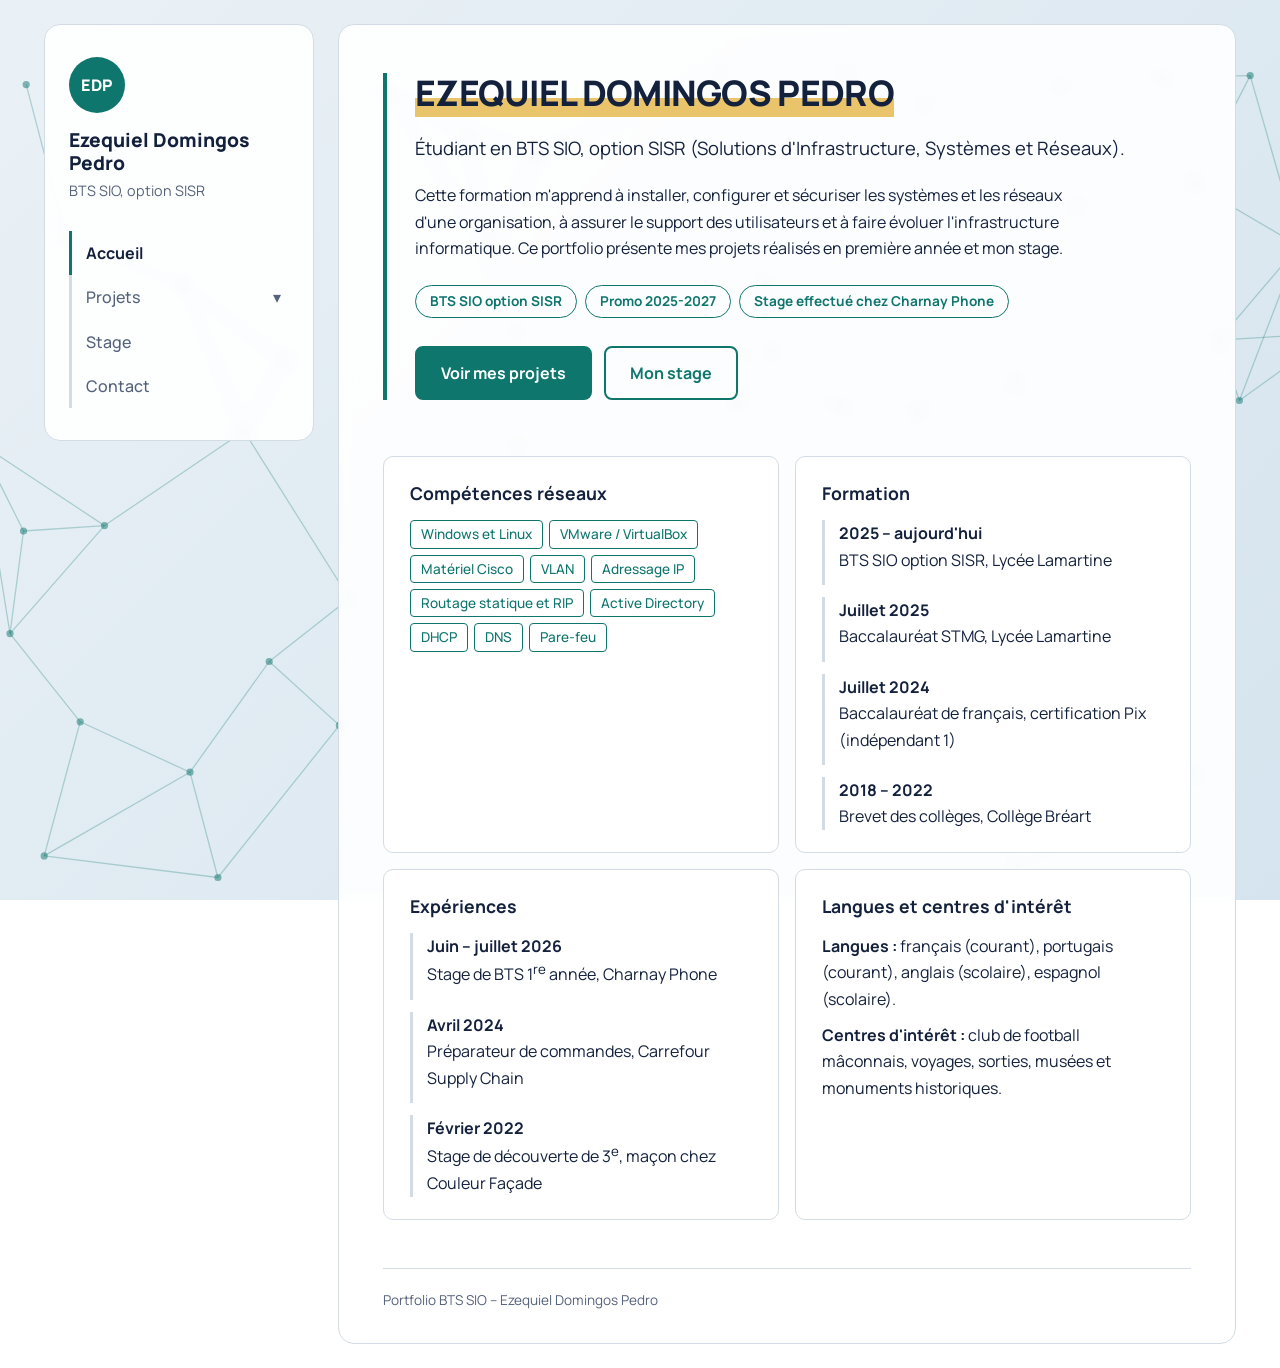
==== index.html @ de4d05e4 "Add files via upload" ====
<!DOCTYPE html>
<html lang="fr">
<head>
<meta charset="utf-8">
<meta name="viewport" content="width=device-width, initial-scale=1">
<meta name="description" content="Portfolio de Ezequiel Domingos Pedro, étudiant en BTS SIO option SISR : projets et stage.">
<title>Accueil – Portfolio BTS SIO – Ezequiel Domingos Pedro</title>
<link rel="preconnect" href="https://fonts.googleapis.com">
<link href="https://fonts.googleapis.com/css2?family=Manrope:wght@400;500;700;800&display=swap" rel="stylesheet">
<link rel="icon" href="data:image/svg+xml,%3Csvg xmlns=%27http://www.w3.org/2000/svg%27 viewBox=%270 0 100 100%27%3E%3Ctext y=%27.9em%27 font-size=%2790%27%3E💻%3C/text%3E%3C/svg%3E">
<link rel="stylesheet" href="style.css">
</head>
<body>
<a class="skip" href="#contenu">Aller au contenu</a>
<div class="wrap">
<aside>
  <div class="mono" aria-hidden="true">EDP</div>
  <h1>Ezequiel Domingos Pedro</h1>
  <p>BTS SIO, option SISR</p>
  <nav>
    <a href="index.html" class="current" aria-current="page">Accueil</a>
    <button type="button" id="projets-btn" aria-expanded="false" aria-controls="sub">Projets <span class="chev">▾</span></button>
    <div id="sub" hidden>
      <a href="projets.html">Tous les projets</a>
      <a href="activite1.html">Activité 1</a>
      <a href="activite2.html">Activité 2</a>
    </div>
    <a href="stage.html">Stage</a>
    <a href="contact.html">Contact</a>
  </nav>
</aside>
<main id="contenu">
<section class="hero">
<h2>EZEQUIEL DOMINGOS PEDRO</h2>
  <p class="lead">Étudiant en BTS SIO, option SISR (Solutions d'Infrastructure, Systèmes et Réseaux).</p>
  <p>Cette formation m'apprend à installer, configurer et sécuriser les systèmes et les réseaux d'une organisation, à assurer le support des utilisateurs et à faire évoluer l'infrastructure informatique. Ce portfolio présente mes projets réalisés en première année et mon stage.</p>
    <ul class="badges">
    <li>BTS SIO option SISR</li>
    <li>Promo 2025-2027</li>
    <li>Stage effectué chez Charnay Phone</li>
  </ul>
  <div class="actions">
    <a class="btn" href="projets.html">Voir mes projets</a>
    <a class="btn alt" href="stage.html">Mon stage</a>
  </div>
</section>
<section class="infos">
  <div class="cols">
    <div class="card">
      <h3>Compétences réseaux</h3>
      <div class="tags">
        <span>Windows et Linux</span><span>VMware / VirtualBox</span><span>Matériel Cisco</span><span>VLAN</span><span>Adressage IP</span><span>Routage statique et RIP</span><span>Active Directory</span><span>DHCP</span><span>DNS</span><span>Pare-feu</span>
      </div>
    </div>
    <div class="card">
      <h3>Formation</h3>
      <ul class="plain">
        <li><b>2025 – aujourd'hui</b><br>BTS SIO option SISR, Lycée Lamartine</li>
        <li><b>Juillet 2025</b><br>Baccalauréat STMG, Lycée Lamartine</li>
        <li><b>Juillet 2024</b><br>Baccalauréat de français, certification Pix (indépendant 1)</li>
        <li><b>2018 – 2022</b><br>Brevet des collèges, Collège Bréart</li>
      </ul>
    </div>
    <div class="card">
      <h3>Expériences</h3>
      <ul class="plain">
        <li><b>Juin – juillet 2026</b><br>Stage de BTS 1<sup>re</sup> année, Charnay Phone</li>
        <li><b>Avril 2024</b><br>Préparateur de commandes, Carrefour Supply Chain</li>
        <li><b>Février 2022</b><br>Stage de découverte de 3<sup>e</sup>, maçon chez Couleur Façade</li>
      </ul>
    </div>
    <div class="card">
      <h3>Langues et centres d'intérêt</h3>
      <p><b>Langues :</b> français (courant), portugais (courant), anglais (scolaire), espagnol (scolaire).</p>
      <p><b>Centres d'intérêt :</b> club de football mâconnais, voyages, sorties, musées et monuments historiques.</p>
    </div>
  </div>
</section>
<footer>Portfolio BTS SIO – Ezequiel Domingos Pedro</footer>
</main>
</div>
<script>
const b=document.getElementById('projets-btn'),u=document.getElementById('sub');
b.addEventListener('click',()=>{u.hidden=!u.hidden;b.setAttribute('aria-expanded',!u.hidden)});
</script>
</body>
</html>
---- style.css ----
/* ==========================================================
   Portfolio BTS SIO – Ezequiel Domingos Pedro
   1. Variables  2. Base  3. Mise en page  4. Menu
   5. Composants  6. Pages  7. Mobile
   ========================================================== */

/* 1. Variables ---------------------------------------------- */
:root{
  --bg1:#eaf1f6;--bg2:#d5e4ee;
  --net:url("data:image/svg+xml,%3Csvg xmlns=%22http://www.w3.org/2000/svg%22 viewBox=%220 0 1600 1000%22 preserveAspectRatio=%22xMidYMid slice%22%3E%3Cg stroke=%22%230f766e%22 stroke-opacity=%220.28%22 stroke-width=%221.4%22 fill=%22none%22%3E%3Cline x1=%22292%22 y1=%22316%22 x2=%22404%22 y2=%22401%22/%3E%3Cline x1=%221108%22 y1=%22457%22 x2=%221095%22 y2=%22526%22/%3E%3Cline x1=%221059%22 y1=%22239%22 x2=%221031%22 y2=%2280%22/%3E%3Cline x1=%22633%22 y1=%22274%22 x2=%22608%22 y2=%22152%22/%3E%3Cline x1=%22138%22 y1=%22951%22 x2=%22331%22 y2=%22975%22/%3E%3Cline x1=%221219%22 y1=%22426%22 x2=%221189%22 y2=%22335%22/%3E%3Cline x1=%22828%22 y1=%22686%22 x2=%22723%22 y2=%22766%22/%3E%3Cline x1=%22908%22 y1=%22448%22 x2=%22948%22 y2=%22390%22/%3E%3Cline x1=%221219%22 y1=%22426%22 x2=%221237%22 y2=%22528%22/%3E%3Cline x1=%221117%22 y1=%22116%22 x2=%221059%22 y2=%22239%22/%3E%3Cline x1=%22477%22 y1=%22665%22 x2=%22360%22 y2=%22479%22/%3E%3Cline x1=%221189%22 y1=%22335%22 x2=%221287%22 y2=%22230%22/%3E%3Cline x1=%22477%22 y1=%22665%22 x2=%22388%22 y2=%22735%22/%3E%3Cline x1=%22292%22 y1=%22316%22 x2=%22360%22 y2=%22479%22/%3E%3Cline x1=%22466%22 y1=%22806%22 x2=%22589%22 y2=%22924%22/%3E%3Cline x1=%221162%22 y1=%22606%22 x2=%221237%22 y2=%22528%22/%3E%3Cline x1=%22662%22 y1=%22368%22 x2=%22834%22 y2=%22420%22/%3E%3Cline x1=%221189%22 y1=%22674%22 x2=%221036%22 y2=%22716%22/%3E%3Cline x1=%221304%22 y1=%22616%22 x2=%221189%22 y2=%22674%22/%3E%3Cline x1=%221059%22 y1=%22239%22 x2=%22939%22 y2=%22314%22/%3E%3Cline x1=%221117%22 y1=%22116%22 x2=%221267%22 y2=%2294%22/%3E%3Cline x1=%221108%22 y1=%22457%22 x2=%221021%22 y2=%22451%22/%3E%3Cline x1=%22205%22 y1=%22584%22 x2=%22115%22 y2=%22590%22/%3E%3Cline x1=%221189%22 y1=%22674%22 x2=%221237%22 y2=%22528%22/%3E%3Cline x1=%22178%22 y1=%22802%22 x2=%22300%22 y2=%22858%22/%3E%3Cline x1=%221570%22 y1=%22370%22 x2=%221443%22 y2=%22378%22/%3E%3Cline x1=%22768%22 y1=%22616%22 x2=%22842%22 y2=%22582%22/%3E%3Cline x1=%221416%22 y1=%22205%22 x2=%221380%22 y2=%2286%22/%3E%3Cline x1=%22205%22 y1=%22584%22 x2=%22360%22 y2=%22479%22/%3E%3Cline x1=%22683%22 y1=%22174%22 x2=%22608%22 y2=%22152%22/%3E%3Cline x1=%22633%22 y1=%22274%22 x2=%22519%22 y2=%22103%22/%3E%3Cline x1=%22388%22 y1=%22735%22 x2=%22300%22 y2=%22858%22/%3E%3Cline x1=%221095%22 y1=%22526%22 x2=%221162%22 y2=%22606%22/%3E%3Cline x1=%22633%22 y1=%22274%22 x2=%22662%22 y2=%22368%22/%3E%3Cline x1=%221287%22 y1=%22230%22 x2=%221267%22 y2=%2294%22/%3E%3Cline x1=%22663%22 y1=%22496%22 x2=%22834%22 y2=%22420%22/%3E%3Cline x1=%221189%22 y1=%22335%22 x2=%221108%22 y2=%22457%22/%3E%3Cline x1=%221416%22 y1=%22205%22 x2=%221478%22 y2=%2284%22/%3E%3Cline x1=%22948%22 y1=%22390%22 x2=%22939%22 y2=%22314%22/%3E%3Cline x1=%22205%22 y1=%22584%22 x2=%22100%22 y2=%22704%22/%3E%3Cline x1=%22948%22 y1=%22390%22 x2=%22834%22 y2=%22420%22/%3E%3Cline x1=%22388%22 y1=%22735%22 x2=%22466%22 y2=%22806%22/%3E%3Cline x1=%22768%22 y1=%22616%22 x2=%22723%22 y2=%22766%22/%3E%3Cline x1=%22163%22 y1=%22266%22 x2=%22292%22 y2=%22316%22/%3E%3Cline x1=%22118%22 y1=%2294%22 x2=%22163%22 y2=%22266%22/%3E%3Cline x1=%22939%22 y1=%22314%22 x2=%22834%22 y2=%22420%22/%3E%3Cline x1=%221219%22 y1=%22965%22 x2=%221415%22 y2=%22861%22/%3E%3Cline x1=%22683%22 y1=%22174%22 x2=%22633%22 y2=%22274%22/%3E%3Cline x1=%221570%22 y1=%22370%22 x2=%221466%22 y2=%22445%22/%3E%3Cline x1=%221416%22 y1=%22205%22 x2=%221532%22 y2=%22273%22/%3E%3Cline x1=%221532%22 y1=%22273%22 x2=%221466%22 y2=%22445%22/%3E%3Cline x1=%221036%22 y1=%22716%22 x2=%221162%22 y2=%22606%22/%3E%3Cline x1=%22908%22 y1=%22448%22 x2=%22939%22 y2=%22314%22/%3E%3Cline x1=%22768%22 y1=%22616%22 x2=%22663%22 y2=%22496%22/%3E%3Cline x1=%22828%22 y1=%22686%22 x2=%22901%22 y2=%22904%22/%3E%3Cline x1=%22908%22 y1=%22448%22 x2=%22834%22 y2=%22420%22/%3E%3Cline x1=%22115%22 y1=%22590%22 x2=%22100%22 y2=%22704%22/%3E%3Cline x1=%22948%22 y1=%22390%22 x2=%221021%22 y2=%22451%22/%3E%3Cline x1=%221570%22 y1=%22370%22 x2=%221532%22 y2=%22273%22/%3E%3Cline x1=%22683%22 y1=%22174%22 x2=%22519%22 y2=%22103%22/%3E%3Cline x1=%221117%22 y1=%22116%22 x2=%221031%22 y2=%2280%22/%3E%3Cline x1=%221219%22 y1=%22426%22 x2=%221108%22 y2=%22457%22/%3E%3Cline x1=%221095%22 y1=%22526%22 x2=%221021%22 y2=%22451%22/%3E%3Cline x1=%22477%22 y1=%22665%22 x2=%22466%22 y2=%22806%22/%3E%3Cline x1=%221167%22 y1=%22855%22 x2=%221219%22 y2=%22965%22/%3E%3Cline x1=%22331%22 y1=%22975%22 x2=%22466%22 y2=%22806%22/%3E%3Cline x1=%22723%22 y1=%22766%22 x2=%22589%22 y2=%22924%22/%3E%3Cline x1=%22878%22 y1=%22167%22 x2=%221031%22 y2=%2280%22/%3E%3Cline x1=%22828%22 y1=%22686%22 x2=%22768%22 y2=%22616%22/%3E%3Cline x1=%22908%22 y1=%22448%22 x2=%22842%22 y2=%22582%22/%3E%3Cline x1=%22889%22 y1=%2280%22 x2=%22878%22 y2=%22167%22/%3E%3Cline x1=%221478%22 y1=%2284%22 x2=%221380%22 y2=%2286%22/%3E%3Cline x1=%221304%22 y1=%22616%22 x2=%221237%22 y2=%22528%22/%3E%3Cline x1=%22138%22 y1=%22951%22 x2=%22300%22 y2=%22858%22/%3E%3Cline x1=%221167%22 y1=%22855%22 x2=%221189%22 y2=%22674%22/%3E%3Cline x1=%221267%22 y1=%2294%22 x2=%221380%22 y2=%2286%22/%3E%3Cline x1=%22663%22 y1=%22496%22 x2=%22662%22 y2=%22368%22/%3E%3Cline x1=%221443%22 y1=%22378%22 x2=%221466%22 y2=%22445%22/%3E%3Cline x1=%22908%22 y1=%22448%22 x2=%221021%22 y2=%22451%22/%3E%3Cline x1=%22723%22 y1=%22766%22 x2=%22901%22 y2=%22904%22/%3E%3Cline x1=%221189%22 y1=%22674%22 x2=%221162%22 y2=%22606%22/%3E%3Cline x1=%22519%22 y1=%22103%22 x2=%22608%22 y2=%22152%22/%3E%3Cline x1=%22138%22 y1=%22951%22 x2=%22178%22 y2=%22802%22/%3E%3Cline x1=%22205%22 y1=%22584%22 x2=%2266%22 y2=%22492%22/%3E%3Cline x1=%221443%22 y1=%22378%22 x2=%221532%22 y2=%22273%22/%3E%3Cline x1=%22878%22 y1=%22167%22 x2=%22939%22 y2=%22314%22/%3E%3Cline x1=%22889%22 y1=%2280%22 x2=%221031%22 y2=%2280%22/%3E%3Cline x1=%22828%22 y1=%22686%22 x2=%22842%22 y2=%22582%22/%3E%3Cline x1=%22100%22 y1=%22704%22 x2=%2266%22 y2=%22492%22/%3E%3Cline x1=%22683%22 y1=%22174%22 x2=%22889%22 y2=%2280%22/%3E%3Cline x1=%221416%22 y1=%22205%22 x2=%221287%22 y2=%22230%22/%3E%3Cline x1=%22331%22 y1=%22975%22 x2=%22300%22 y2=%22858%22/%3E%3Cline x1=%221167%22 y1=%22855%22 x2=%221036%22 y2=%22716%22/%3E%3Cline x1=%22100%22 y1=%22704%22 x2=%22178%22 y2=%22802%22/%3E%3Cline x1=%221304%22 y1=%22616%22 x2=%221162%22 y2=%22606%22/%3E%3Cline x1=%221478%22 y1=%2284%22 x2=%221532%22 y2=%22273%22/%3E%3Cline x1=%22404%22 y1=%22401%22 x2=%22360%22 y2=%22479%22/%3E%3Cline x1=%22115%22 y1=%22590%22 x2=%2266%22 y2=%22492%22/%3E%3C/g%3E%3Cg fill=%22%230f766e%22 fill-opacity=%220.5%22%3E%3Ccircle cx=%22683%22 cy=%22174%22 r=%224%22/%3E%3Ccircle cx=%22828%22 cy=%22686%22 r=%224%22/%3E%3Ccircle cx=%22118%22 cy=%2294%22 r=%224%22/%3E%3Ccircle cx=%221117%22 cy=%22116%22 r=%224%22/%3E%3Ccircle cx=%22768%22 cy=%22616%22 r=%224%22/%3E%3Ccircle cx=%22138%22 cy=%22951%22 r=%224%22/%3E%3Ccircle cx=%221059%22 cy=%22239%22 r=%224%22/%3E%3Ccircle cx=%22908%22 cy=%22448%22 r=%224%22/%3E%3Ccircle cx=%22163%22 cy=%22266%22 r=%224%22/%3E%3Ccircle cx=%22205%22 cy=%22584%22 r=%224%22/%3E%3Ccircle cx=%22889%22 cy=%2280%22 r=%224%22/%3E%3Ccircle cx=%22477%22 cy=%22665%22 r=%224%22/%3E%3Ccircle cx=%221304%22 cy=%22616%22 r=%224%22/%3E%3Ccircle cx=%221219%22 cy=%22426%22 r=%224%22/%3E%3Ccircle cx=%22115%22 cy=%22590%22 r=%224%22/%3E%3Ccircle cx=%22292%22 cy=%22316%22 r=%224%22/%3E%3Ccircle cx=%22878%22 cy=%22167%22 r=%224%22/%3E%3Ccircle cx=%221189%22 cy=%22335%22 r=%224%22/%3E%3Ccircle cx=%221167%22 cy=%22855%22 r=%224%22/%3E%3Ccircle cx=%221416%22 cy=%22205%22 r=%224%22/%3E%3Ccircle cx=%221189%22 cy=%22674%22 r=%224%22/%3E%3Ccircle cx=%22404%22 cy=%22401%22 r=%224%22/%3E%3Ccircle cx=%221478%22 cy=%2284%22 r=%224%22/%3E%3Ccircle cx=%221287%22 cy=%22230%22 r=%224%22/%3E%3Ccircle cx=%221036%22 cy=%22716%22 r=%224%22/%3E%3Ccircle cx=%221108%22 cy=%22457%22 r=%224%22/%3E%3Ccircle cx=%22663%22 cy=%22496%22 r=%224%22/%3E%3Ccircle cx=%221219%22 cy=%22965%22 r=%224%22/%3E%3Ccircle cx=%22948%22 cy=%22390%22 r=%224%22/%3E%3Ccircle cx=%22633%22 cy=%22274%22 r=%224%22/%3E%3Ccircle cx=%22388%22 cy=%22735%22 r=%224%22/%3E%3Ccircle cx=%22519%22 cy=%22103%22 r=%224%22/%3E%3Ccircle cx=%221095%22 cy=%22526%22 r=%224%22/%3E%3Ccircle cx=%22723%22 cy=%22766%22 r=%224%22/%3E%3Ccircle cx=%22939%22 cy=%22314%22 r=%224%22/%3E%3Ccircle cx=%221267%22 cy=%2294%22 r=%224%22/%3E%3Ccircle cx=%221570%22 cy=%22370%22 r=%224%22/%3E%3Ccircle cx=%22331%22 cy=%22975%22 r=%224%22/%3E%3Ccircle cx=%221021%22 cy=%22451%22 r=%224%22/%3E%3Ccircle cx=%22100%22 cy=%22704%22 r=%224%22/%3E%3Ccircle cx=%22178%22 cy=%22802%22 r=%224%22/%3E%3Ccircle cx=%221162%22 cy=%22606%22 r=%224%22/%3E%3Ccircle cx=%22662%22 cy=%22368%22 r=%224%22/%3E%3Ccircle cx=%221443%22 cy=%22378%22 r=%224%22/%3E%3Ccircle cx=%221237%22 cy=%22528%22 r=%224%22/%3E%3Ccircle cx=%221380%22 cy=%2286%22 r=%224%22/%3E%3Ccircle cx=%221415%22 cy=%22861%22 r=%224%22/%3E%3Ccircle cx=%2266%22 cy=%22492%22 r=%224%22/%3E%3Ccircle cx=%221031%22 cy=%2280%22 r=%224%22/%3E%3Ccircle cx=%22466%22 cy=%22806%22 r=%224%22/%3E%3Ccircle cx=%22608%22 cy=%22152%22 r=%224%22/%3E%3Ccircle cx=%221532%22 cy=%22273%22 r=%224%22/%3E%3Ccircle cx=%22834%22 cy=%22420%22 r=%224%22/%3E%3Ccircle cx=%22360%22 cy=%22479%22 r=%224%22/%3E%3Ccircle cx=%22842%22 cy=%22582%22 r=%224%22/%3E%3Ccircle cx=%22589%22 cy=%22924%22 r=%224%22/%3E%3Ccircle cx=%22300%22 cy=%22858%22 r=%224%22/%3E%3Ccircle cx=%22901%22 cy=%22904%22 r=%224%22/%3E%3Ccircle cx=%221466%22 cy=%22445%22 r=%224%22/%3E%3C/g%3E%3C/svg%3E");
  --panel:#fff;--panel-a:rgba(255,255,255,.9);
  --ink:#14213d;--muted:#55627a;--line:#d3dbe4;
  --accent:#0f766e;--on-accent:#fff;--hi:#e9c46a;
}
@media(prefers-color-scheme:dark){
  :root{
    --bg1:#0c1424;--bg2:#13223a;
    --net:url("data:image/svg+xml,%3Csvg xmlns=%22http://www.w3.org/2000/svg%22 viewBox=%220 0 1600 1000%22 preserveAspectRatio=%22xMidYMid slice%22%3E%3Cg stroke=%22%235eead4%22 stroke-opacity=%220.22%22 stroke-width=%221.4%22 fill=%22none%22%3E%3Cline x1=%22292%22 y1=%22316%22 x2=%22404%22 y2=%22401%22/%3E%3Cline x1=%221108%22 y1=%22457%22 x2=%221095%22 y2=%22526%22/%3E%3Cline x1=%221059%22 y1=%22239%22 x2=%221031%22 y2=%2280%22/%3E%3Cline x1=%22633%22 y1=%22274%22 x2=%22608%22 y2=%22152%22/%3E%3Cline x1=%22138%22 y1=%22951%22 x2=%22331%22 y2=%22975%22/%3E%3Cline x1=%221219%22 y1=%22426%22 x2=%221189%22 y2=%22335%22/%3E%3Cline x1=%22828%22 y1=%22686%22 x2=%22723%22 y2=%22766%22/%3E%3Cline x1=%22908%22 y1=%22448%22 x2=%22948%22 y2=%22390%22/%3E%3Cline x1=%221219%22 y1=%22426%22 x2=%221237%22 y2=%22528%22/%3E%3Cline x1=%221117%22 y1=%22116%22 x2=%221059%22 y2=%22239%22/%3E%3Cline x1=%22477%22 y1=%22665%22 x2=%22360%22 y2=%22479%22/%3E%3Cline x1=%221189%22 y1=%22335%22 x2=%221287%22 y2=%22230%22/%3E%3Cline x1=%22477%22 y1=%22665%22 x2=%22388%22 y2=%22735%22/%3E%3Cline x1=%22292%22 y1=%22316%22 x2=%22360%22 y2=%22479%22/%3E%3Cline x1=%22466%22 y1=%22806%22 x2=%22589%22 y2=%22924%22/%3E%3Cline x1=%221162%22 y1=%22606%22 x2=%221237%22 y2=%22528%22/%3E%3Cline x1=%22662%22 y1=%22368%22 x2=%22834%22 y2=%22420%22/%3E%3Cline x1=%221189%22 y1=%22674%22 x2=%221036%22 y2=%22716%22/%3E%3Cline x1=%221304%22 y1=%22616%22 x2=%221189%22 y2=%22674%22/%3E%3Cline x1=%221059%22 y1=%22239%22 x2=%22939%22 y2=%22314%22/%3E%3Cline x1=%221117%22 y1=%22116%22 x2=%221267%22 y2=%2294%22/%3E%3Cline x1=%221108%22 y1=%22457%22 x2=%221021%22 y2=%22451%22/%3E%3Cline x1=%22205%22 y1=%22584%22 x2=%22115%22 y2=%22590%22/%3E%3Cline x1=%221189%22 y1=%22674%22 x2=%221237%22 y2=%22528%22/%3E%3Cline x1=%22178%22 y1=%22802%22 x2=%22300%22 y2=%22858%22/%3E%3Cline x1=%221570%22 y1=%22370%22 x2=%221443%22 y2=%22378%22/%3E%3Cline x1=%22768%22 y1=%22616%22 x2=%22842%22 y2=%22582%22/%3E%3Cline x1=%221416%22 y1=%22205%22 x2=%221380%22 y2=%2286%22/%3E%3Cline x1=%22205%22 y1=%22584%22 x2=%22360%22 y2=%22479%22/%3E%3Cline x1=%22683%22 y1=%22174%22 x2=%22608%22 y2=%22152%22/%3E%3Cline x1=%22633%22 y1=%22274%22 x2=%22519%22 y2=%22103%22/%3E%3Cline x1=%22388%22 y1=%22735%22 x2=%22300%22 y2=%22858%22/%3E%3Cline x1=%221095%22 y1=%22526%22 x2=%221162%22 y2=%22606%22/%3E%3Cline x1=%22633%22 y1=%22274%22 x2=%22662%22 y2=%22368%22/%3E%3Cline x1=%221287%22 y1=%22230%22 x2=%221267%22 y2=%2294%22/%3E%3Cline x1=%22663%22 y1=%22496%22 x2=%22834%22 y2=%22420%22/%3E%3Cline x1=%221189%22 y1=%22335%22 x2=%221108%22 y2=%22457%22/%3E%3Cline x1=%221416%22 y1=%22205%22 x2=%221478%22 y2=%2284%22/%3E%3Cline x1=%22948%22 y1=%22390%22 x2=%22939%22 y2=%22314%22/%3E%3Cline x1=%22205%22 y1=%22584%22 x2=%22100%22 y2=%22704%22/%3E%3Cline x1=%22948%22 y1=%22390%22 x2=%22834%22 y2=%22420%22/%3E%3Cline x1=%22388%22 y1=%22735%22 x2=%22466%22 y2=%22806%22/%3E%3Cline x1=%22768%22 y1=%22616%22 x2=%22723%22 y2=%22766%22/%3E%3Cline x1=%22163%22 y1=%22266%22 x2=%22292%22 y2=%22316%22/%3E%3Cline x1=%22118%22 y1=%2294%22 x2=%22163%22 y2=%22266%22/%3E%3Cline x1=%22939%22 y1=%22314%22 x2=%22834%22 y2=%22420%22/%3E%3Cline x1=%221219%22 y1=%22965%22 x2=%221415%22 y2=%22861%22/%3E%3Cline x1=%22683%22 y1=%22174%22 x2=%22633%22 y2=%22274%22/%3E%3Cline x1=%221570%22 y1=%22370%22 x2=%221466%22 y2=%22445%22/%3E%3Cline x1=%221416%22 y1=%22205%22 x2=%221532%22 y2=%22273%22/%3E%3Cline x1=%221532%22 y1=%22273%22 x2=%221466%22 y2=%22445%22/%3E%3Cline x1=%221036%22 y1=%22716%22 x2=%221162%22 y2=%22606%22/%3E%3Cline x1=%22908%22 y1=%22448%22 x2=%22939%22 y2=%22314%22/%3E%3Cline x1=%22768%22 y1=%22616%22 x2=%22663%22 y2=%22496%22/%3E%3Cline x1=%22828%22 y1=%22686%22 x2=%22901%22 y2=%22904%22/%3E%3Cline x1=%22908%22 y1=%22448%22 x2=%22834%22 y2=%22420%22/%3E%3Cline x1=%22115%22 y1=%22590%22 x2=%22100%22 y2=%22704%22/%3E%3Cline x1=%22948%22 y1=%22390%22 x2=%221021%22 y2=%22451%22/%3E%3Cline x1=%221570%22 y1=%22370%22 x2=%221532%22 y2=%22273%22/%3E%3Cline x1=%22683%22 y1=%22174%22 x2=%22519%22 y2=%22103%22/%3E%3Cline x1=%221117%22 y1=%22116%22 x2=%221031%22 y2=%2280%22/%3E%3Cline x1=%221219%22 y1=%22426%22 x2=%221108%22 y2=%22457%22/%3E%3Cline x1=%221095%22 y1=%22526%22 x2=%221021%22 y2=%22451%22/%3E%3Cline x1=%22477%22 y1=%22665%22 x2=%22466%22 y2=%22806%22/%3E%3Cline x1=%221167%22 y1=%22855%22 x2=%221219%22 y2=%22965%22/%3E%3Cline x1=%22331%22 y1=%22975%22 x2=%22466%22 y2=%22806%22/%3E%3Cline x1=%22723%22 y1=%22766%22 x2=%22589%22 y2=%22924%22/%3E%3Cline x1=%22878%22 y1=%22167%22 x2=%221031%22 y2=%2280%22/%3E%3Cline x1=%22828%22 y1=%22686%22 x2=%22768%22 y2=%22616%22/%3E%3Cline x1=%22908%22 y1=%22448%22 x2=%22842%22 y2=%22582%22/%3E%3Cline x1=%22889%22 y1=%2280%22 x2=%22878%22 y2=%22167%22/%3E%3Cline x1=%221478%22 y1=%2284%22 x2=%221380%22 y2=%2286%22/%3E%3Cline x1=%221304%22 y1=%22616%22 x2=%221237%22 y2=%22528%22/%3E%3Cline x1=%22138%22 y1=%22951%22 x2=%22300%22 y2=%22858%22/%3E%3Cline x1=%221167%22 y1=%22855%22 x2=%221189%22 y2=%22674%22/%3E%3Cline x1=%221267%22 y1=%2294%22 x2=%221380%22 y2=%2286%22/%3E%3Cline x1=%22663%22 y1=%22496%22 x2=%22662%22 y2=%22368%22/%3E%3Cline x1=%221443%22 y1=%22378%22 x2=%221466%22 y2=%22445%22/%3E%3Cline x1=%22908%22 y1=%22448%22 x2=%221021%22 y2=%22451%22/%3E%3Cline x1=%22723%22 y1=%22766%22 x2=%22901%22 y2=%22904%22/%3E%3Cline x1=%221189%22 y1=%22674%22 x2=%221162%22 y2=%22606%22/%3E%3Cline x1=%22519%22 y1=%22103%22 x2=%22608%22 y2=%22152%22/%3E%3Cline x1=%22138%22 y1=%22951%22 x2=%22178%22 y2=%22802%22/%3E%3Cline x1=%22205%22 y1=%22584%22 x2=%2266%22 y2=%22492%22/%3E%3Cline x1=%221443%22 y1=%22378%22 x2=%221532%22 y2=%22273%22/%3E%3Cline x1=%22878%22 y1=%22167%22 x2=%22939%22 y2=%22314%22/%3E%3Cline x1=%22889%22 y1=%2280%22 x2=%221031%22 y2=%2280%22/%3E%3Cline x1=%22828%22 y1=%22686%22 x2=%22842%22 y2=%22582%22/%3E%3Cline x1=%22100%22 y1=%22704%22 x2=%2266%22 y2=%22492%22/%3E%3Cline x1=%22683%22 y1=%22174%22 x2=%22889%22 y2=%2280%22/%3E%3Cline x1=%221416%22 y1=%22205%22 x2=%221287%22 y2=%22230%22/%3E%3Cline x1=%22331%22 y1=%22975%22 x2=%22300%22 y2=%22858%22/%3E%3Cline x1=%221167%22 y1=%22855%22 x2=%221036%22 y2=%22716%22/%3E%3Cline x1=%22100%22 y1=%22704%22 x2=%22178%22 y2=%22802%22/%3E%3Cline x1=%221304%22 y1=%22616%22 x2=%221162%22 y2=%22606%22/%3E%3Cline x1=%221478%22 y1=%2284%22 x2=%221532%22 y2=%22273%22/%3E%3Cline x1=%22404%22 y1=%22401%22 x2=%22360%22 y2=%22479%22/%3E%3Cline x1=%22115%22 y1=%22590%22 x2=%2266%22 y2=%22492%22/%3E%3C/g%3E%3Cg fill=%22%235eead4%22 fill-opacity=%220.45%22%3E%3Ccircle cx=%22683%22 cy=%22174%22 r=%224%22/%3E%3Ccircle cx=%22828%22 cy=%22686%22 r=%224%22/%3E%3Ccircle cx=%22118%22 cy=%2294%22 r=%224%22/%3E%3Ccircle cx=%221117%22 cy=%22116%22 r=%224%22/%3E%3Ccircle cx=%22768%22 cy=%22616%22 r=%224%22/%3E%3Ccircle cx=%22138%22 cy=%22951%22 r=%224%22/%3E%3Ccircle cx=%221059%22 cy=%22239%22 r=%224%22/%3E%3Ccircle cx=%22908%22 cy=%22448%22 r=%224%22/%3E%3Ccircle cx=%22163%22 cy=%22266%22 r=%224%22/%3E%3Ccircle cx=%22205%22 cy=%22584%22 r=%224%22/%3E%3Ccircle cx=%22889%22 cy=%2280%22 r=%224%22/%3E%3Ccircle cx=%22477%22 cy=%22665%22 r=%224%22/%3E%3Ccircle cx=%221304%22 cy=%22616%22 r=%224%22/%3E%3Ccircle cx=%221219%22 cy=%22426%22 r=%224%22/%3E%3Ccircle cx=%22115%22 cy=%22590%22 r=%224%22/%3E%3Ccircle cx=%22292%22 cy=%22316%22 r=%224%22/%3E%3Ccircle cx=%22878%22 cy=%22167%22 r=%224%22/%3E%3Ccircle cx=%221189%22 cy=%22335%22 r=%224%22/%3E%3Ccircle cx=%221167%22 cy=%22855%22 r=%224%22/%3E%3Ccircle cx=%221416%22 cy=%22205%22 r=%224%22/%3E%3Ccircle cx=%221189%22 cy=%22674%22 r=%224%22/%3E%3Ccircle cx=%22404%22 cy=%22401%22 r=%224%22/%3E%3Ccircle cx=%221478%22 cy=%2284%22 r=%224%22/%3E%3Ccircle cx=%221287%22 cy=%22230%22 r=%224%22/%3E%3Ccircle cx=%221036%22 cy=%22716%22 r=%224%22/%3E%3Ccircle cx=%221108%22 cy=%22457%22 r=%224%22/%3E%3Ccircle cx=%22663%22 cy=%22496%22 r=%224%22/%3E%3Ccircle cx=%221219%22 cy=%22965%22 r=%224%22/%3E%3Ccircle cx=%22948%22 cy=%22390%22 r=%224%22/%3E%3Ccircle cx=%22633%22 cy=%22274%22 r=%224%22/%3E%3Ccircle cx=%22388%22 cy=%22735%22 r=%224%22/%3E%3Ccircle cx=%22519%22 cy=%22103%22 r=%224%22/%3E%3Ccircle cx=%221095%22 cy=%22526%22 r=%224%22/%3E%3Ccircle cx=%22723%22 cy=%22766%22 r=%224%22/%3E%3Ccircle cx=%22939%22 cy=%22314%22 r=%224%22/%3E%3Ccircle cx=%221267%22 cy=%2294%22 r=%224%22/%3E%3Ccircle cx=%221570%22 cy=%22370%22 r=%224%22/%3E%3Ccircle cx=%22331%22 cy=%22975%22 r=%224%22/%3E%3Ccircle cx=%221021%22 cy=%22451%22 r=%224%22/%3E%3Ccircle cx=%22100%22 cy=%22704%22 r=%224%22/%3E%3Ccircle cx=%22178%22 cy=%22802%22 r=%224%22/%3E%3Ccircle cx=%221162%22 cy=%22606%22 r=%224%22/%3E%3Ccircle cx=%22662%22 cy=%22368%22 r=%224%22/%3E%3Ccircle cx=%221443%22 cy=%22378%22 r=%224%22/%3E%3Ccircle cx=%221237%22 cy=%22528%22 r=%224%22/%3E%3Ccircle cx=%221380%22 cy=%2286%22 r=%224%22/%3E%3Ccircle cx=%221415%22 cy=%22861%22 r=%224%22/%3E%3Ccircle cx=%2266%22 cy=%22492%22 r=%224%22/%3E%3Ccircle cx=%221031%22 cy=%2280%22 r=%224%22/%3E%3Ccircle cx=%22466%22 cy=%22806%22 r=%224%22/%3E%3Ccircle cx=%22608%22 cy=%22152%22 r=%224%22/%3E%3Ccircle cx=%221532%22 cy=%22273%22 r=%224%22/%3E%3Ccircle cx=%22834%22 cy=%22420%22 r=%224%22/%3E%3Ccircle cx=%22360%22 cy=%22479%22 r=%224%22/%3E%3Ccircle cx=%22842%22 cy=%22582%22 r=%224%22/%3E%3Ccircle cx=%22589%22 cy=%22924%22 r=%224%22/%3E%3Ccircle cx=%22300%22 cy=%22858%22 r=%224%22/%3E%3Ccircle cx=%22901%22 cy=%22904%22 r=%224%22/%3E%3Ccircle cx=%221466%22 cy=%22445%22 r=%224%22/%3E%3C/g%3E%3C/svg%3E");
    --panel:#172238;--panel-a:rgba(15,23,38,.88);
    --ink:#eaf0f8;--muted:#9fb0c9;--line:#2a3854;
    --accent:#5eead4;--on-accent:#0f1726;
  }
}

/* 2. Base --------------------------------------------------- */
*{box-sizing:border-box}
html{scroll-behavior:smooth}
body{
  margin:0;color:var(--ink);
  font-family:Manrope,system-ui,sans-serif;line-height:1.65;
  background:var(--net) center/cover no-repeat fixed,linear-gradient(135deg,var(--bg1),var(--bg2)) fixed;
}
h2{font-size:2rem;margin:0 0 20px;font-weight:800;letter-spacing:-.02em}
h3{margin:28px 0 8px;font-size:1.1rem}
h4{margin:0 0 6px;font-size:1.05rem}
p,li{max-width:68ch}
a{color:var(--accent)}
.skip{position:absolute;left:-999px;top:8px;background:var(--hi);color:#14213d;padding:8px 14px;border-radius:6px;z-index:10}
.skip:focus{left:8px}
.todo{background:color-mix(in srgb,var(--hi) 30%,transparent);padding:0 4px;border-radius:3px}

/* 3. Mise en page ------------------------------------------- */
.wrap{display:grid;grid-template-columns:270px 1fr;gap:24px;max-width:1240px;margin:0 auto;padding:24px;align-items:start}
aside,main{background:var(--panel-a);border:1px solid var(--line);border-radius:16px;backdrop-filter:blur(6px)}
aside{position:sticky;top:24px;padding:32px 24px}
main{padding:48px 44px 32px;min-height:calc(100vh - 48px)}
section{margin-bottom:48px}
footer{color:var(--muted);font-size:.85rem;border-top:1px solid var(--line);padding-top:20px;margin-top:32px}

/* 4. Menu --------------------------------------------------- */
.mono{width:56px;height:56px;border-radius:50%;background:var(--accent);color:var(--on-accent);display:grid;place-items:center;font-weight:800;letter-spacing:.04em;margin-bottom:16px}
aside h1{font-size:1.2rem;line-height:1.2;margin:0 0 4px;font-weight:800}
aside p{margin:0 0 28px;color:var(--muted);font-size:.9rem}
nav a,nav button{display:flex;justify-content:space-between;width:100%;padding:9px 0 9px 14px;border:0;border-left:3px solid var(--line);background:none;color:var(--muted);font:inherit;font-weight:500;text-align:left;text-decoration:none;cursor:pointer}
nav a:hover,nav a:focus-visible,nav button:hover,nav button:focus-visible,nav button[aria-expanded=true]{border-color:var(--accent);color:var(--ink);outline:none}
nav a.current{border-color:var(--accent);color:var(--ink);font-weight:700}
nav .chev{padding-right:8px;transition:transform .2s}
nav button[aria-expanded=true] .chev{transform:rotate(180deg)}
#sub[hidden]{display:none}
#sub a{margin-left:14px;font-size:.92rem;width:calc(100% - 14px)}

/* 5. Composants --------------------------------------------- */
.card{background:var(--panel);border:1px solid var(--line);border-radius:10px;padding:22px 26px;margin-top:16px}
dl{display:grid;grid-template-columns:150px 1fr;gap:10px 16px;margin:0}
dt{color:var(--muted);font-weight:500}dd{margin:0}
.tags span{display:inline-block;border:1px solid var(--accent);color:var(--accent);border-radius:4px;padding:2px 10px;margin:0 6px 6px 0;font-size:.85rem;font-weight:500}
.badges{list-style:none;display:flex;flex-wrap:wrap;gap:8px;padding:0;margin:24px 0 0}
.badges li{border:1px solid var(--accent);color:var(--accent);border-radius:999px;padding:4px 14px;font-size:.85rem;font-weight:700}
.actions{display:flex;flex-wrap:wrap;gap:12px;margin-top:28px}
.btn{display:inline-block;padding:12px 24px;border-radius:8px;background:var(--accent);color:var(--on-accent);text-decoration:none;font-weight:700;border:2px solid var(--accent)}
.btn.alt{background:transparent;color:var(--accent)}
.btn:hover,.btn:focus-visible{outline:3px solid var(--hi);outline-offset:2px}
figure{margin:0}
figure img{display:block;width:100%;height:auto;border-radius:8px;border:1px solid var(--line)}
figcaption{color:var(--muted);font-size:.85rem;margin-top:6px}
.plain{list-style:none;padding:0;margin:0}
.plain li{padding:0 0 12px 14px;border-left:3px solid var(--line);margin-bottom:12px}
.plain li:last-child{margin-bottom:0;padding-bottom:0}

/* 6. Pages -------------------------------------------------- */
/* Accueil */
.hero{border-left:4px solid var(--accent);padding-left:28px}
.hero h2{font-size:clamp(1.6rem,3.6vw,2.2rem);line-height:1.15;margin-bottom:0;background:linear-gradient(transparent 62%,var(--hi) 62%);display:inline}
.hero .lead{font-size:1.15rem;margin-top:20px}
.infos{margin-top:56px}
.cols{display:grid;grid-template-columns:repeat(auto-fit,minmax(280px,1fr));gap:16px}
.cols .card{margin-top:0}
.cols h3{margin:0 0 12px}
.cols p{margin:0 0 10px}
/* Projets */
.grid{display:grid;grid-template-columns:repeat(auto-fit,minmax(240px,1fr));gap:16px;margin-top:20px}
.proj{display:block;background:var(--panel);border:1px solid var(--line);border-left:4px solid var(--accent);border-radius:10px;padding:22px 24px;text-decoration:none;color:var(--ink)}
.proj strong{display:block;font-size:1.15rem;margin-bottom:4px}
.proj span{color:var(--muted)}
.proj:hover,.proj:focus-visible{outline:none;box-shadow:0 0 0 3px color-mix(in srgb,var(--accent) 25%,transparent)}
/* Stage */
.mission{display:grid;grid-template-columns:1fr 260px;gap:8px 28px;align-items:start;background:var(--panel);border:1px solid var(--line);border-radius:10px;padding:22px 26px;margin-top:20px}
.mission figure img{cursor:zoom-in}
.mission-text .tags{margin-top:12px}
#zoom{position:fixed;inset:0;background:rgba(10,15,25,.85);display:grid;place-items:center;padding:24px;cursor:zoom-out;z-index:20}
#zoom[hidden]{display:none}
#zoom img{max-width:100%;max-height:100%;border-radius:8px}
/* Activité */
.lead{font-size:1.15rem;margin-top:-8px}
.card dd.tags{margin:0}
.steps{padding-left:22px}.steps li{margin-bottom:4px}
.schema{margin:18px 0 8px;max-width:760px}
.schema img{cursor:zoom-in;background:#fff}
.tablewrap{overflow-x:auto;margin-top:8px}
table{border-collapse:collapse;width:100%;max-width:640px;background:var(--panel)}
th,td{border:1px solid var(--line);padding:10px 14px;text-align:left}
th{background:color-mix(in srgb,var(--accent) 14%,transparent)}
.roles{display:grid;grid-template-columns:repeat(auto-fit,minmax(240px,1fr));gap:16px}
.roles .card{margin:0}
.roles ul{margin:0;padding-left:20px}
#zoom{position:fixed;inset:0}
/* Activité 2 */
.shots{display:grid;grid-template-columns:repeat(auto-fit,minmax(320px,1fr));gap:14px;margin:12px 0}
.shots figure,.schema{margin-top:0}
.shots img,figure.small img,figure.schema img{cursor:zoom-in}
figure.small{max-width:360px;margin:10px 0}
figure.small:has(figcaption:empty) figcaption{display:none}
.code,code{font-family:ui-monospace,Consolas,monospace}
pre.code{background:#0f1726;color:#e6edf5;padding:12px 16px;border-radius:8px;overflow-x:auto;max-width:560px}
code{background:color-mix(in srgb,var(--accent) 12%,transparent);padding:1px 6px;border-radius:4px;font-size:.92em}
h4{margin:20px 0 8px}
.steps li{margin-bottom:14px}
figure.medium{max-width:520px;margin:12px 0}
figure.medium img{cursor:zoom-in}
/* Documents */
.docs{display:grid;grid-template-columns:repeat(auto-fit,minmax(340px,1fr));gap:16px}
.doc{display:flex;gap:18px;align-items:flex-start;background:var(--panel);border:1px solid var(--line);border-radius:10px;padding:18px}
.doc>a img{display:block;width:110px;height:auto;border:1px solid var(--line);border-radius:6px}
.doc h4{margin:0 0 4px}
.doc p{margin:0;color:var(--muted);font-size:.9rem}
.doc .actions{margin-top:12px;gap:8px}
.doc .btn{padding:7px 14px;font-size:.85rem}
@media(max-width:520px){.doc{flex-direction:column}}
/* Contact */
.cv img{display:block;width:100%;max-width:300px;height:auto;border:1px solid var(--line);border-radius:8px}
.cv .actions{margin-top:16px}

/* 7. Mobile ------------------------------------------------- */
@media(max-width:860px){
  .wrap{grid-template-columns:1fr;padding:12px;gap:12px}
  aside{position:static;padding:20px}
  main{padding:24px 18px;min-height:0}
  nav{display:flex;flex-wrap:wrap;gap:6px}
  nav a,nav button{width:auto;border:1px solid var(--line);border-radius:20px;padding:4px 12px}
  #sub{display:flex;gap:6px;width:100%;flex-wrap:wrap}
  #sub[hidden]{display:none}
  #sub a{margin-left:0;width:auto}
  dl{grid-template-columns:1fr}
  .hero{padding-left:16px}
  .mission{grid-template-columns:1fr;padding:18px}
}
@media(prefers-reduced-motion:reduce){html{scroll-behavior:auto}}
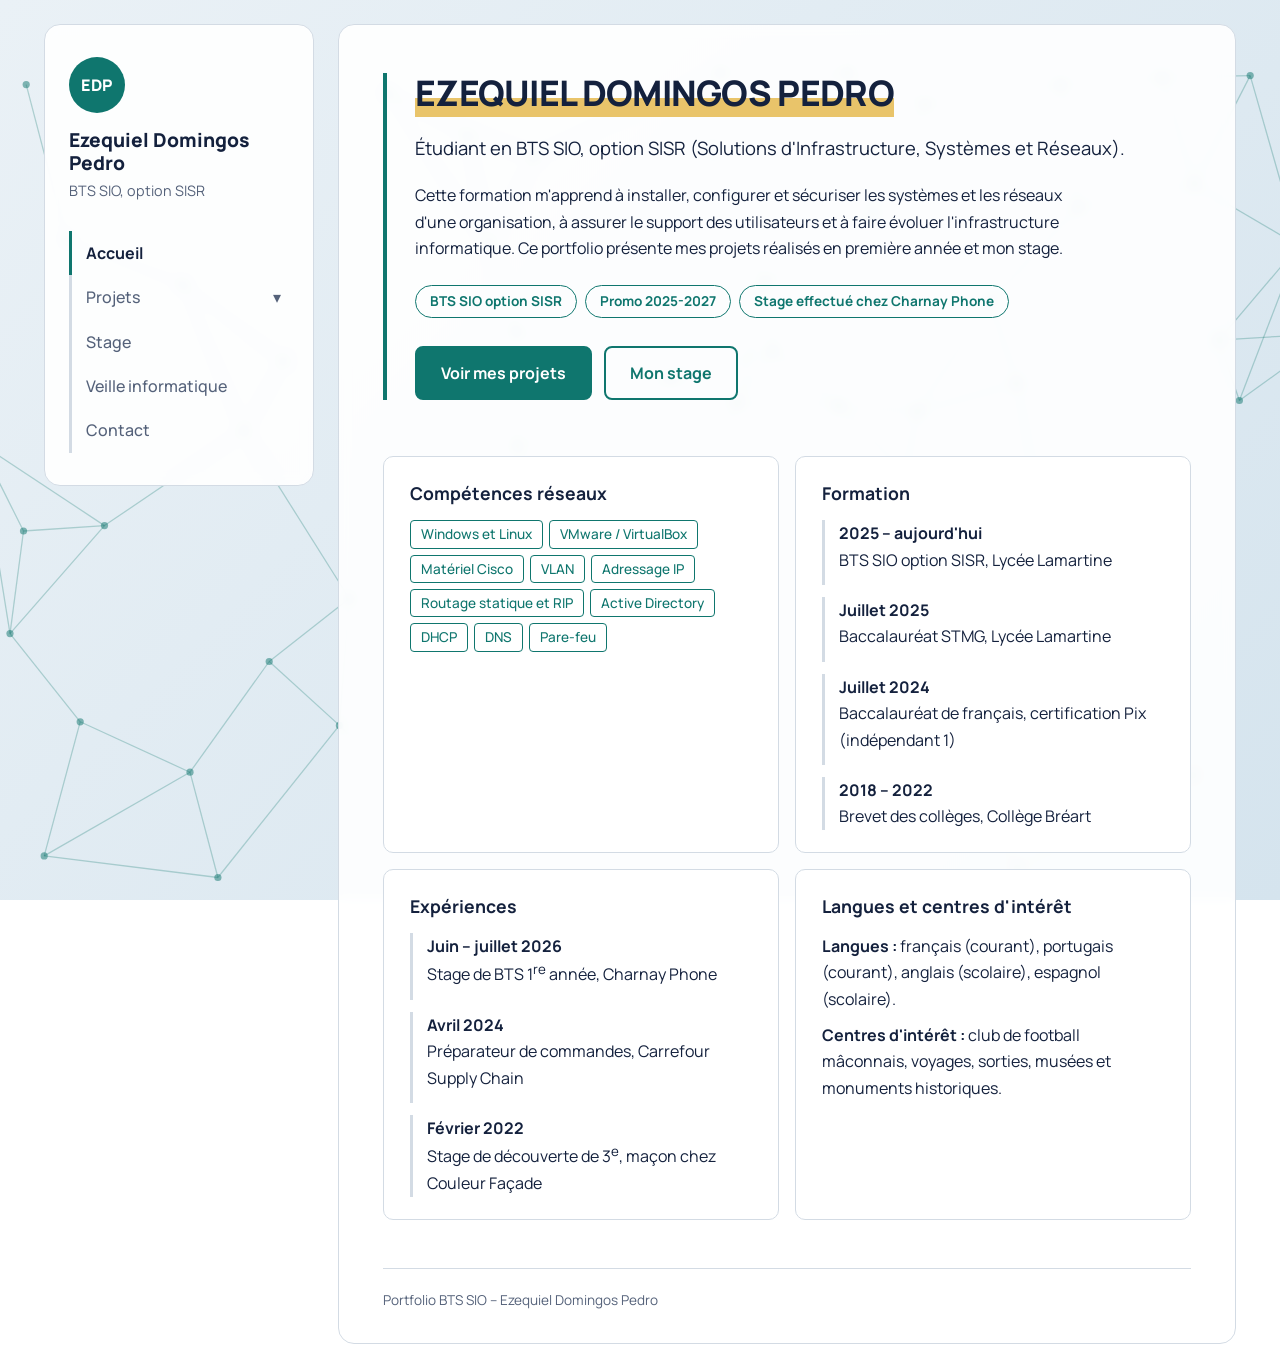
==== commit 258e5d10: "Add files via upload" ====
--- a/index.html
+++ b/index.html
@@ -26,6 +26,7 @@
       <a href="activite2.html">Activité 2</a>
     </div>
     <a href="stage.html">Stage</a>
+    <a href="veille.html">Veille informatique</a>
     <a href="contact.html">Contact</a>
   </nav>
 </aside>
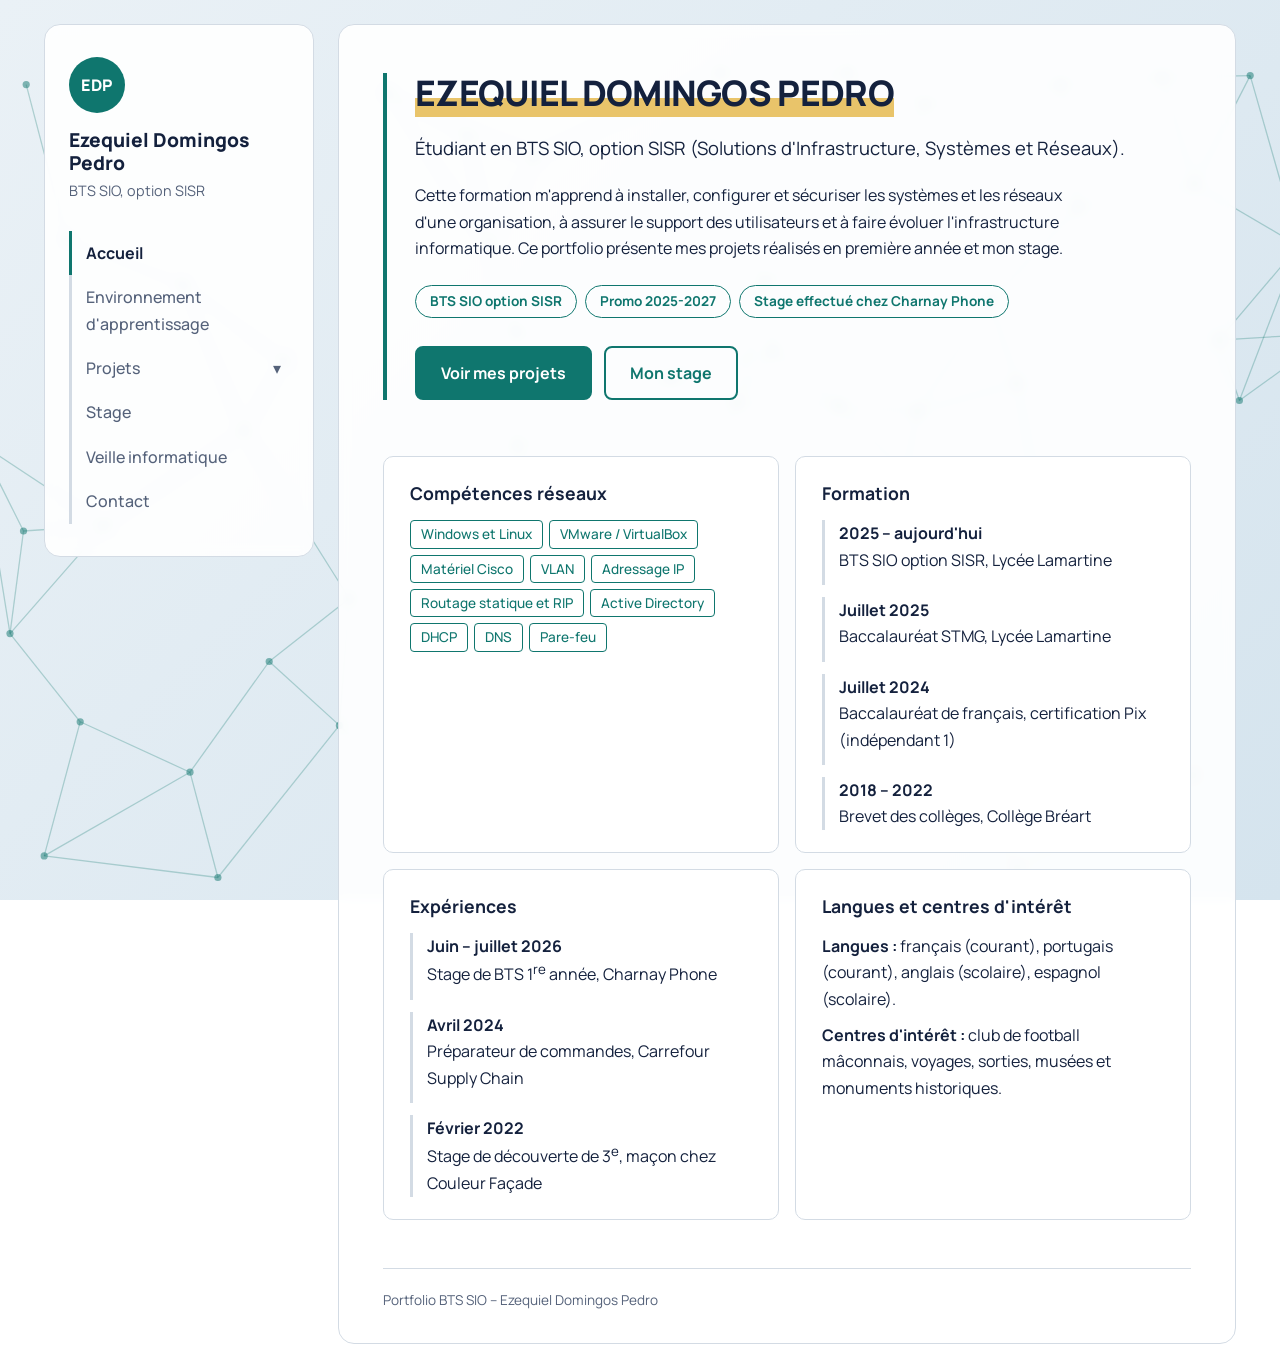
==== commit 87b8326b: "Add files via upload" ====
--- a/index.html
+++ b/index.html
@@ -19,6 +19,7 @@
   <p>BTS SIO, option SISR</p>
   <nav>
     <a href="index.html" class="current" aria-current="page">Accueil</a>
+    <a href="environnement.html">Environnement d'apprentissage</a>
     <button type="button" id="projets-btn" aria-expanded="false" aria-controls="sub">Projets <span class="chev">▾</span></button>
     <div id="sub" hidden>
       <a href="projets.html">Tous les projets</a>
--- a/style.css
+++ b/style.css
@@ -155,3 +155,6 @@
   .mission{grid-template-columns:1fr;padding:18px}
 }
 @media(prefers-reduced-motion:reduce){html{scroll-behavior:auto}}
+
+table.wide{max-width:none}
+table.wide td,table.wide th{vertical-align:top}
